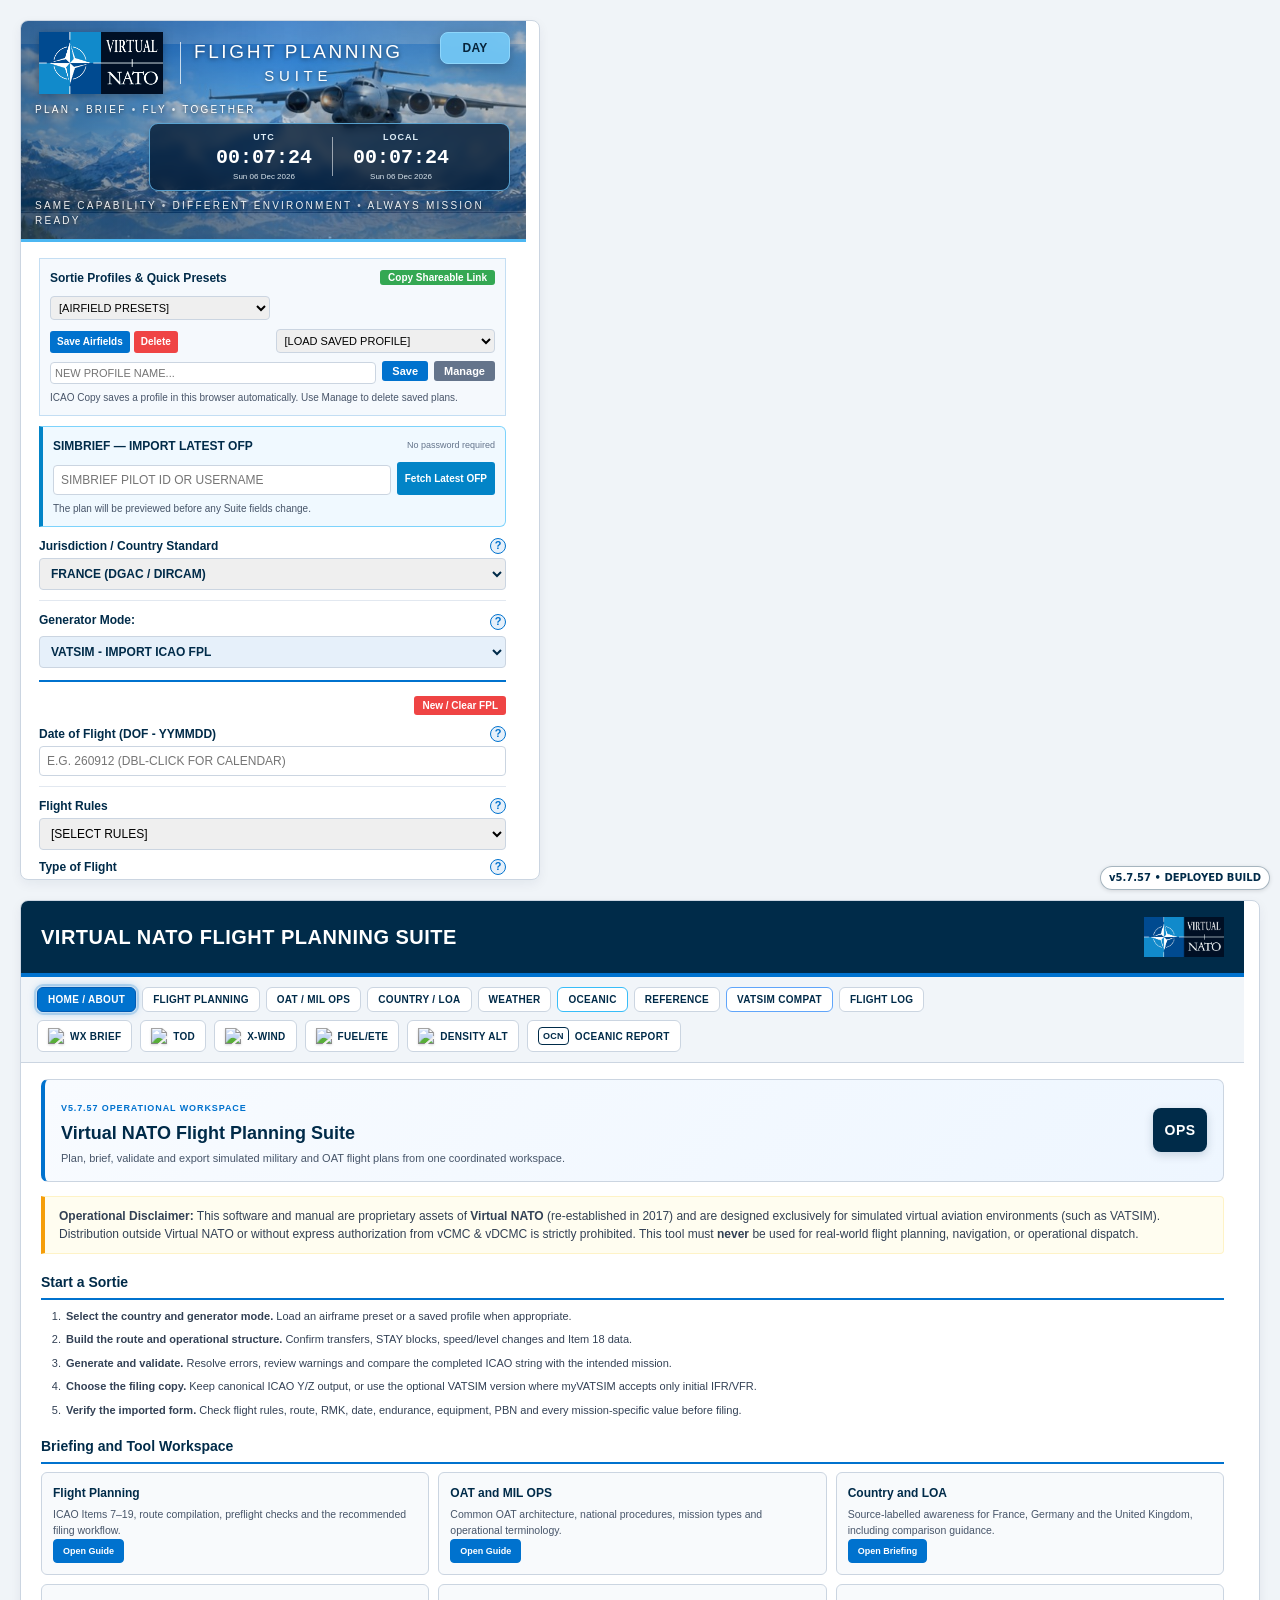
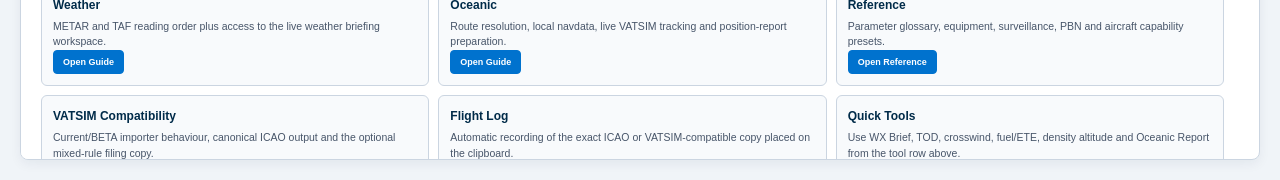
==== index.html @ d8becb85 "Promote V5.7.57 SimBrief and SWIFT corrections to TEAM LIVE" ====
<!doctype html><html lang="en"><head><meta charset="utf-8"><meta name="viewport" content="width=device-width,initial-scale=1"><meta name="robots" content="noarchive"><title>Virtual NATO Flight Planning Suite</title></head><body><script>window.VNATO_TEAM_LIVE=true;</script><script src="js/app-shell.obf.js?v=5757"></script><noscript>JavaScript is required to run the Virtual NATO Flight Planning Suite.</noscript></body></html>
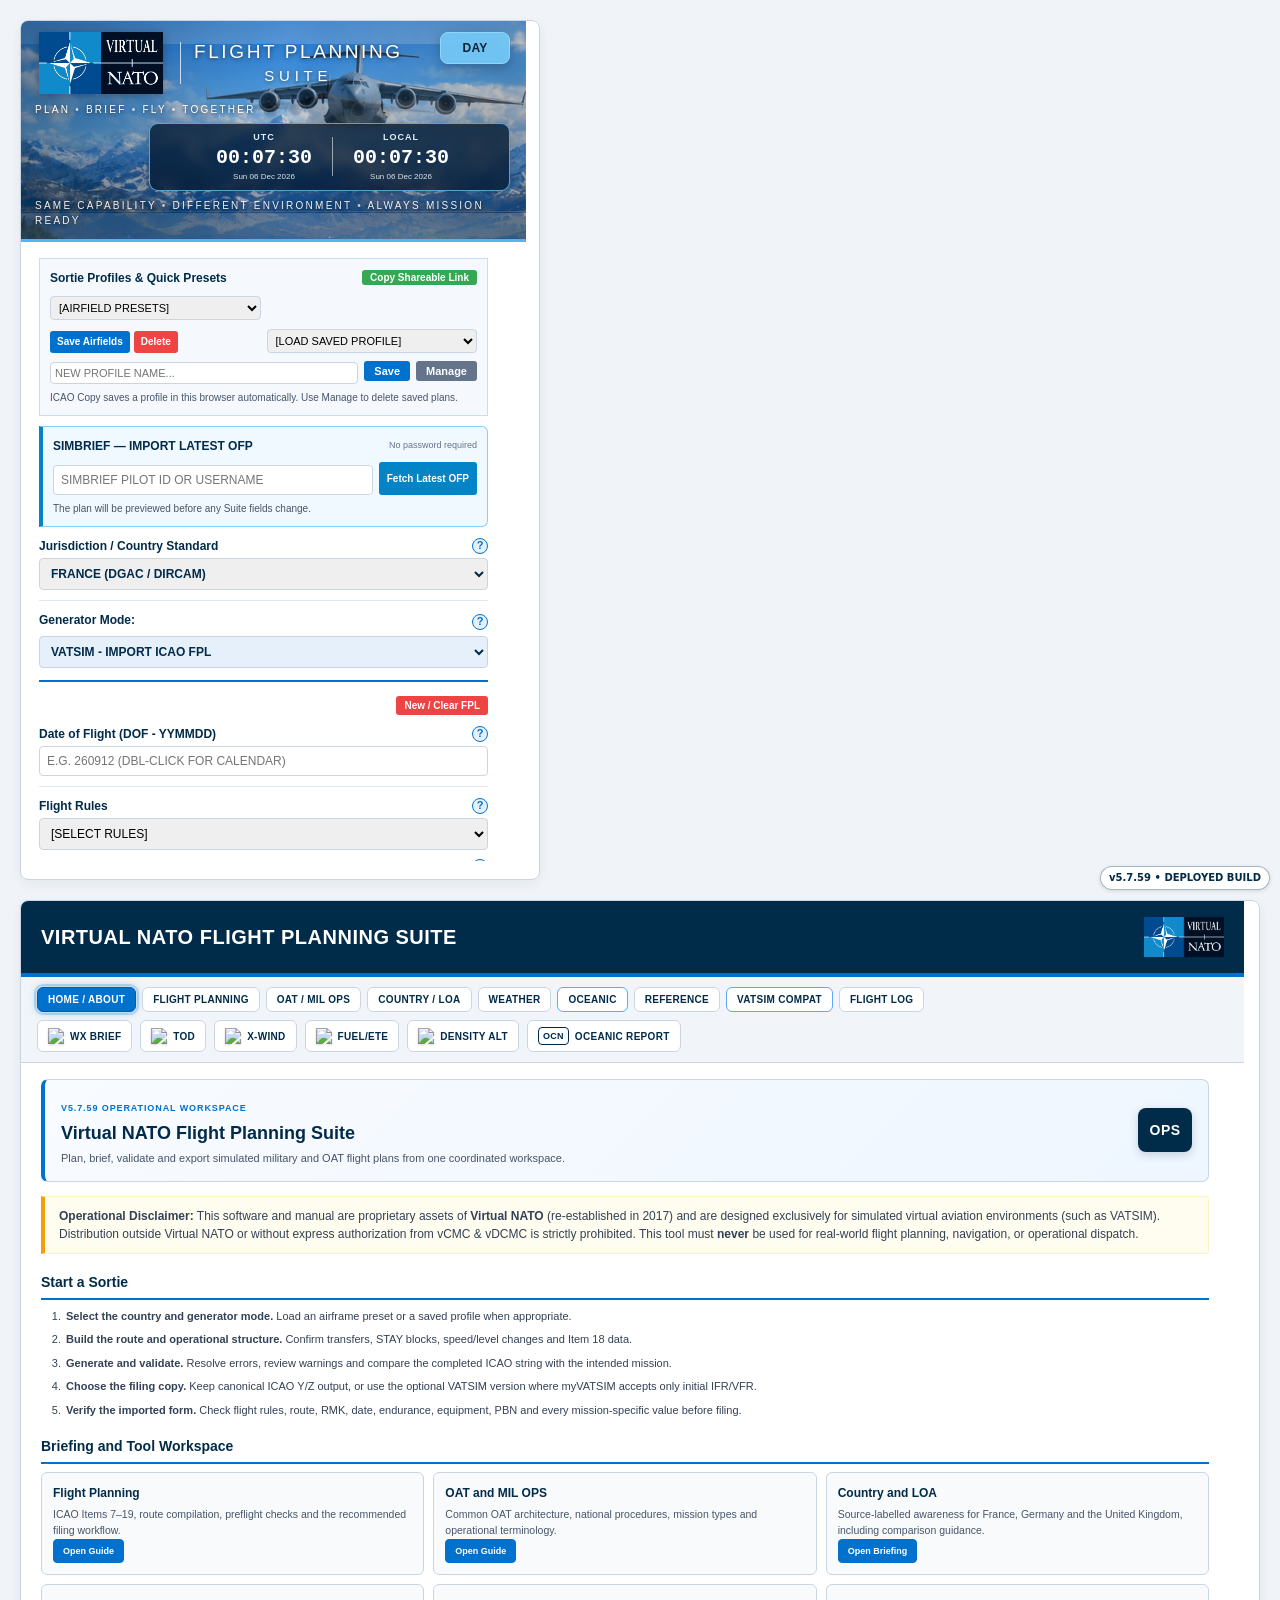
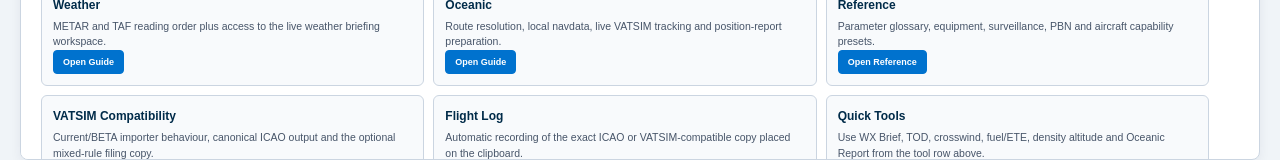
==== commit 44e695b9: "Promote V5.7.59 fixed panels and corrected DAY artwork to TEAM LIVE Promotes the validated V5.7.58 i" ====
--- a/index.html
+++ b/index.html
@@ -1 +1 @@
-<!doctype html><html lang="en"><head><meta charset="utf-8"><meta name="viewport" content="width=device-width,initial-scale=1"><meta name="robots" content="noarchive"><title>Virtual NATO Flight Planning Suite</title></head><body><script>window.VNATO_TEAM_LIVE=true;</script><script src="js/app-shell.obf.js?v=5757"></script><noscript>JavaScript is required to run the Virtual NATO Flight Planning Suite.</noscript></body></html>+<!doctype html><html lang="en"><head><meta charset="utf-8"><meta name="viewport" content="width=device-width,initial-scale=1"><meta name="robots" content="noarchive"><title>Virtual NATO Flight Planning Suite</title></head><body><script>window.VNATO_TEAM_LIVE=true;</script><script src="js/app-shell.obf.js?v=5759"></script><noscript>JavaScript is required to run the Virtual NATO Flight Planning Suite.</noscript></body></html>
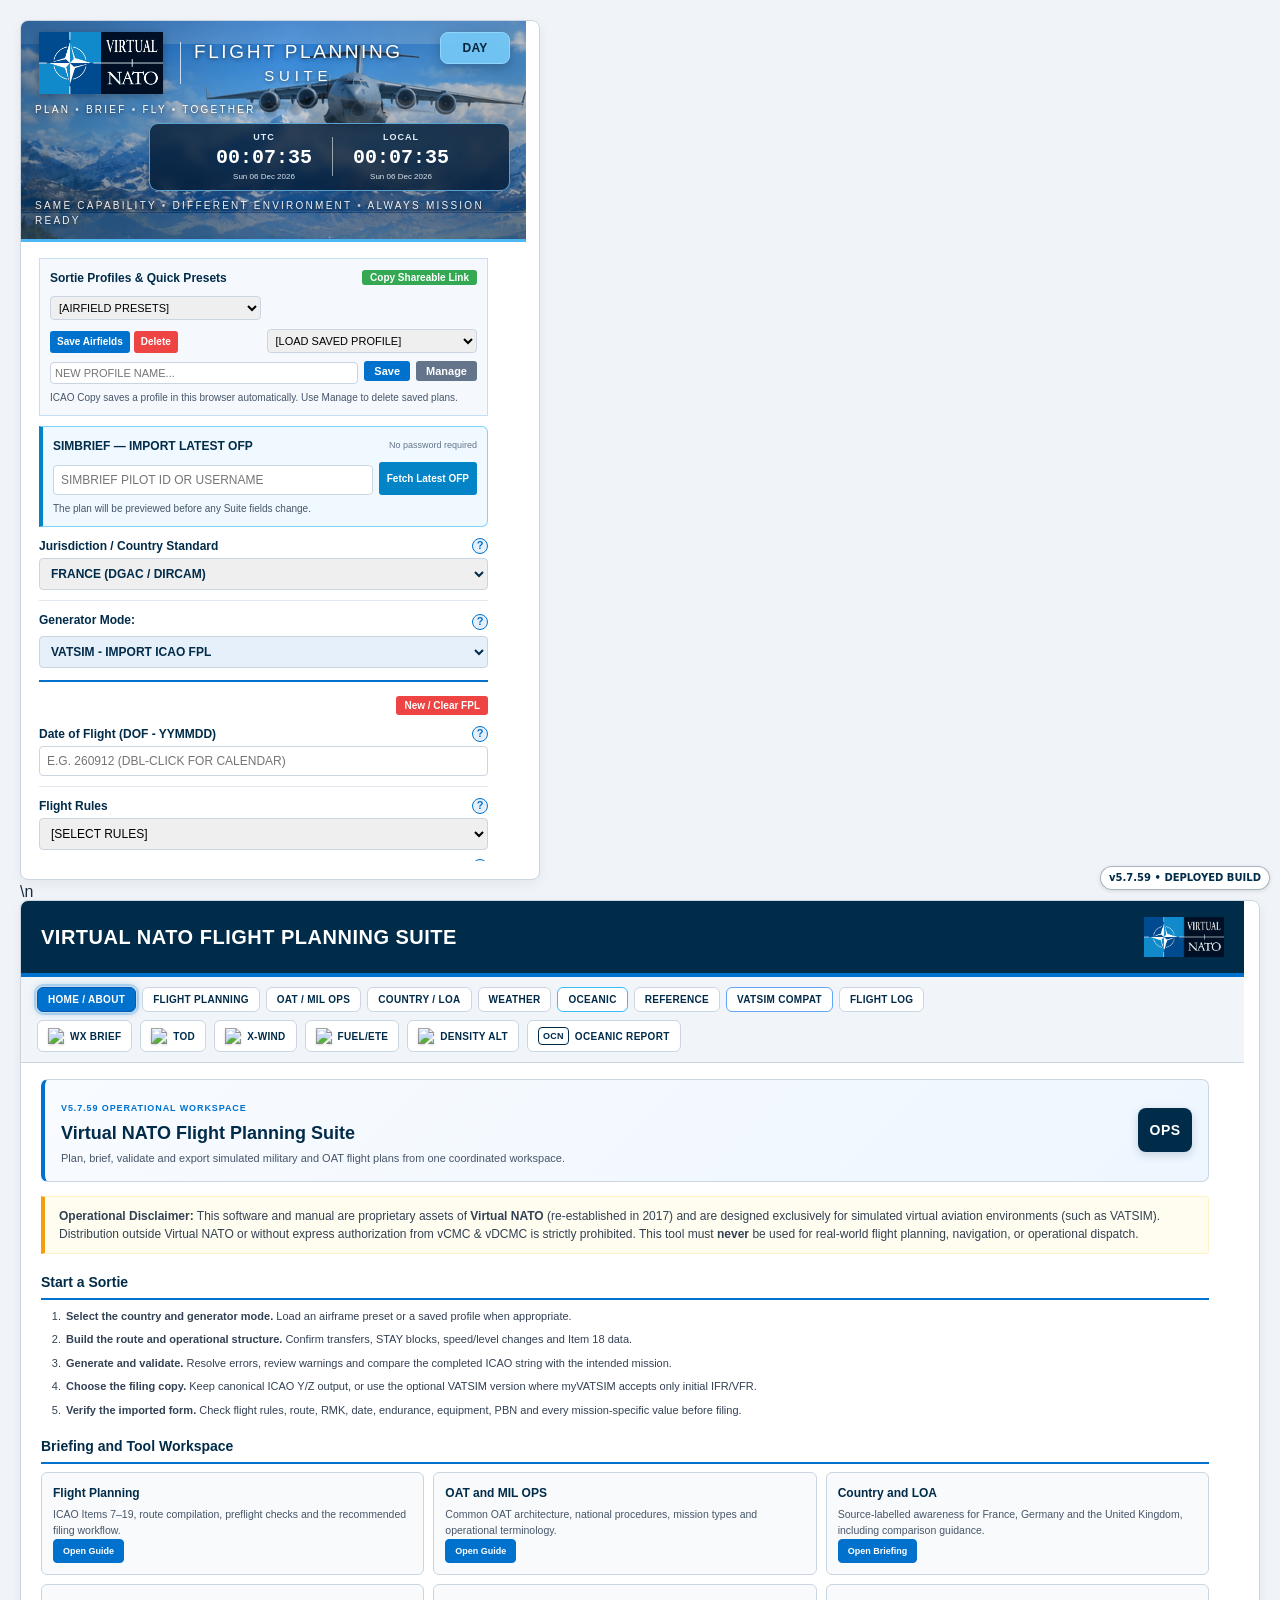
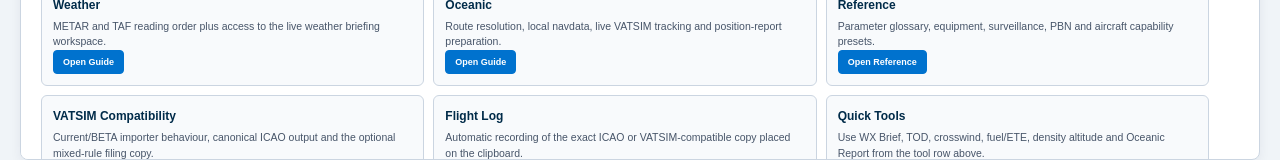
==== commit 754a21fe: "TEAM LIVE V5.7.63: refresh encoded shell loader" ====
--- a/index.html
+++ b/index.html
@@ -1 +1 @@
-<!doctype html><html lang="en"><head><meta charset="utf-8"><meta name="viewport" content="width=device-width,initial-scale=1"><meta name="robots" content="noarchive"><title>Virtual NATO Flight Planning Suite</title></head><body><script>window.VNATO_TEAM_LIVE=true;</script><script src="js/app-shell.obf.js?v=5759"></script><noscript>JavaScript is required to run the Virtual NATO Flight Planning Suite.</noscript></body></html>
+<!doctype html><html lang="en"><head><meta charset="utf-8"><meta name="viewport" content="width=device-width,initial-scale=1"><meta name="robots" content="noarchive"><title>Virtual NATO Flight Planning Suite</title></head><body><script>window.VNATO_TEAM_LIVE=true;</script><script src="js/app-shell.obf.js?v=5763"></script><noscript>JavaScript is required to run the Virtual NATO Flight Planning Suite.</noscript></body></html>
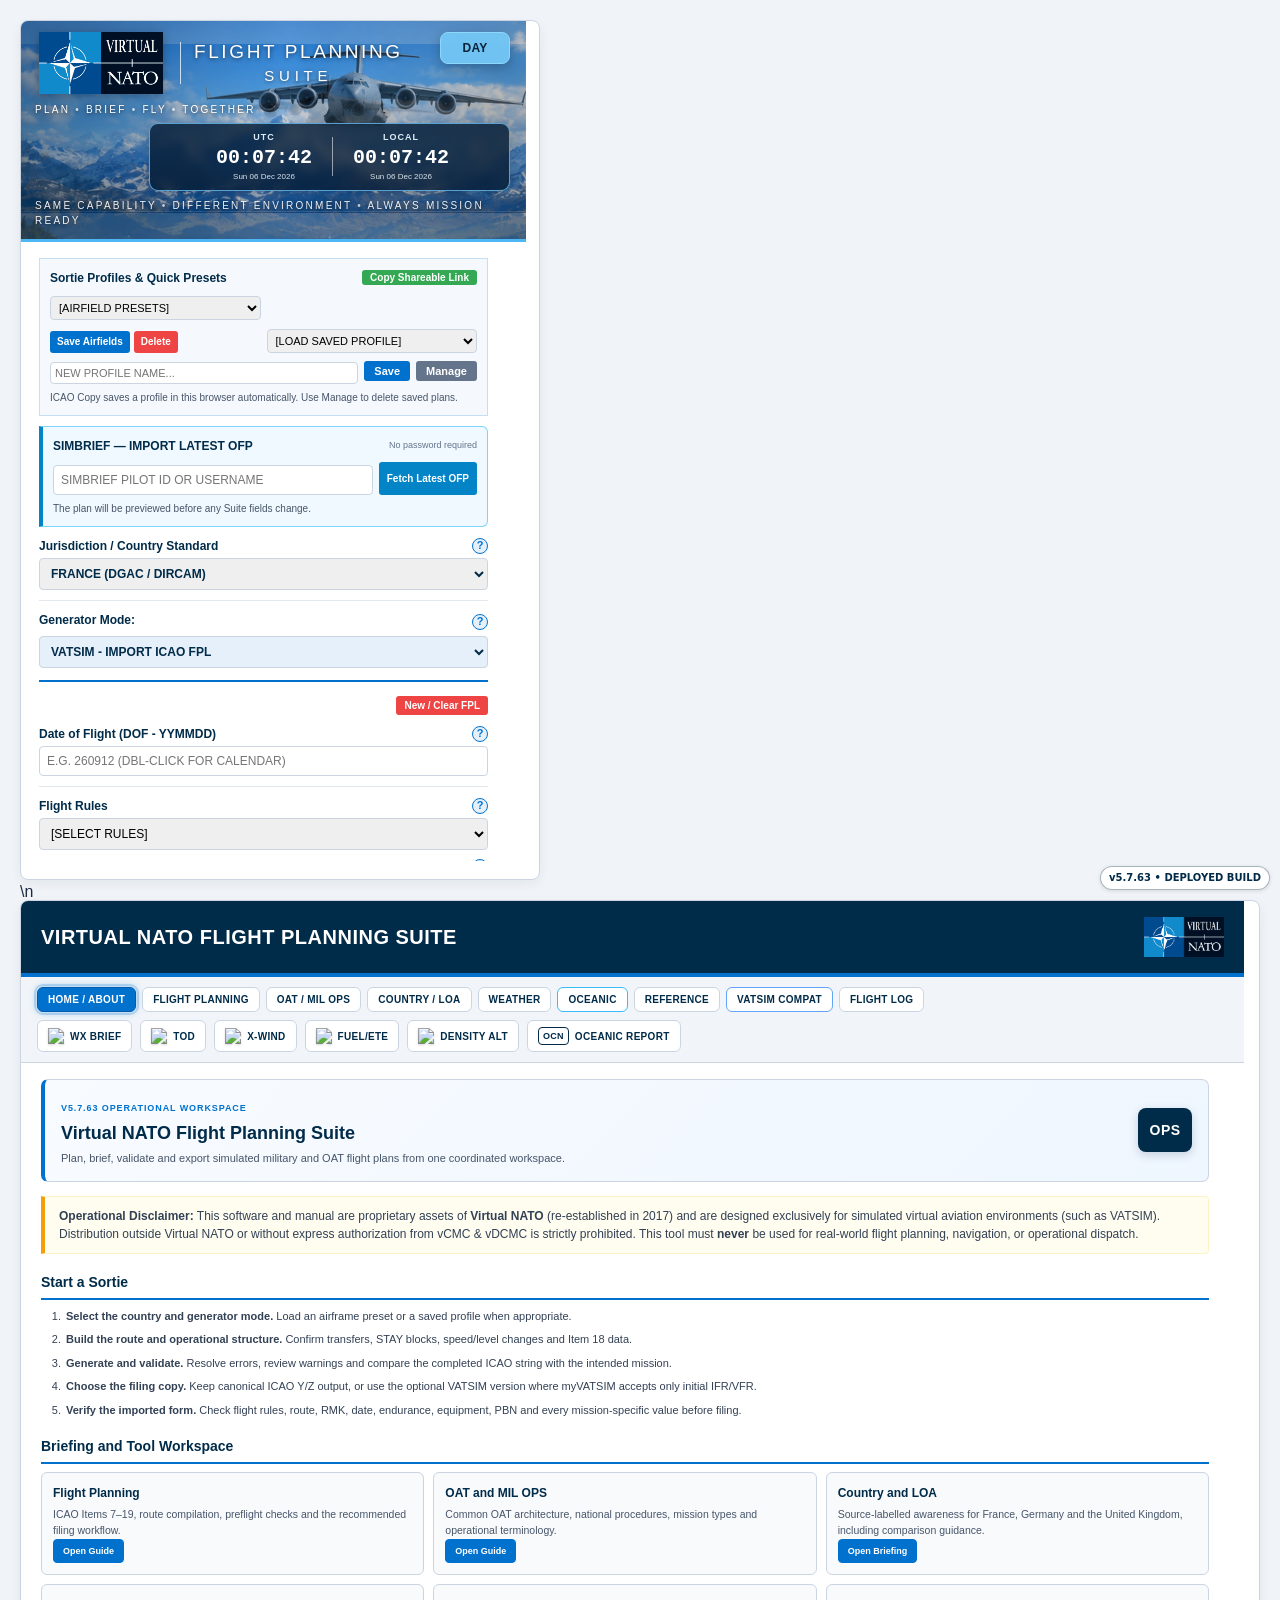
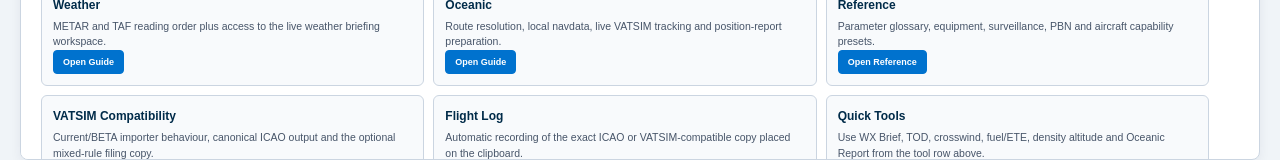
==== commit 6eafe009: "TEAM LIVE V5.7.64: refresh shell cache version" ====
--- a/index.html
+++ b/index.html
@@ -1 +1 @@
-<!doctype html><html lang="en"><head><meta charset="utf-8"><meta name="viewport" content="width=device-width,initial-scale=1"><meta name="robots" content="noarchive"><title>Virtual NATO Flight Planning Suite</title></head><body><script>window.VNATO_TEAM_LIVE=true;</script><script src="js/app-shell.obf.js?v=5763"></script><noscript>JavaScript is required to run the Virtual NATO Flight Planning Suite.</noscript></body></html>
+<!doctype html><html lang="en"><head><meta charset="utf-8"><meta name="viewport" content="width=device-width,initial-scale=1"><meta name="robots" content="noarchive"><title>Virtual NATO Flight Planning Suite</title></head><body><script>window.VNATO_TEAM_LIVE=true;</script><script src="js/app-shell.obf.js?v=5764"></script><noscript>JavaScript is required to run the Virtual NATO Flight Planning Suite.</noscript></body></html>
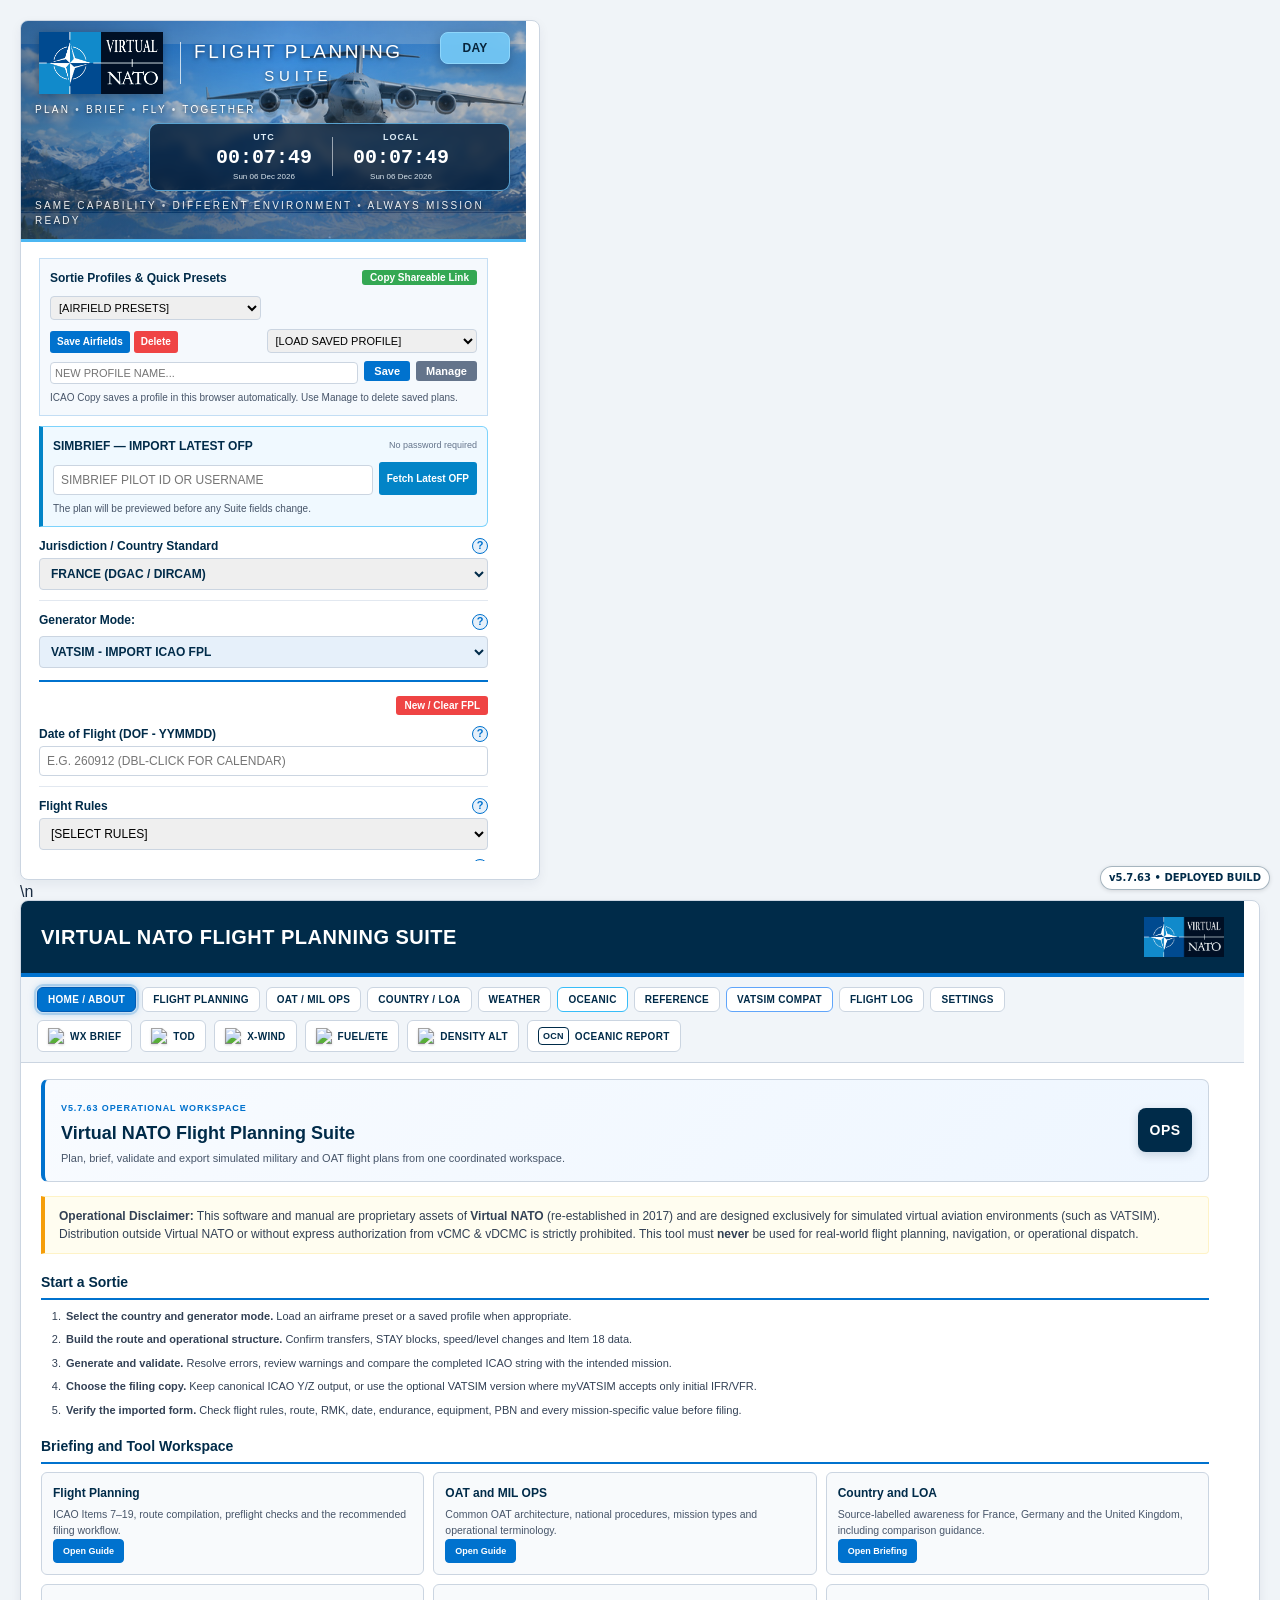
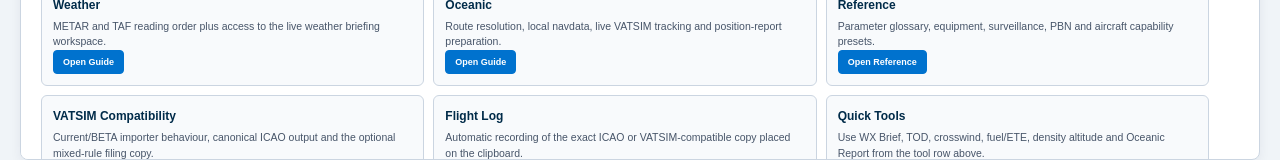
==== commit fb3c9def: "TEAM LIVE V5.7.65: refresh encoded shell production loader cache" ====
--- a/index.html
+++ b/index.html
@@ -1 +1 @@
-<!doctype html><html lang="en"><head><meta charset="utf-8"><meta name="viewport" content="width=device-width,initial-scale=1"><meta name="robots" content="noarchive"><title>Virtual NATO Flight Planning Suite</title></head><body><script>window.VNATO_TEAM_LIVE=true;</script><script src="js/app-shell.obf.js?v=5764"></script><noscript>JavaScript is required to run the Virtual NATO Flight Planning Suite.</noscript></body></html>
+<!doctype html><html lang="en"><head><meta charset="utf-8"><meta name="viewport" content="width=device-width,initial-scale=1"><meta name="robots" content="noarchive"><title>Virtual NATO Flight Planning Suite</title></head><body><script>window.VNATO_TEAM_LIVE=true;</script><script src="js/app-shell.obf.js?v=5765"></script><noscript>JavaScript is required to run the Virtual NATO Flight Planning Suite.</noscript></body></html>
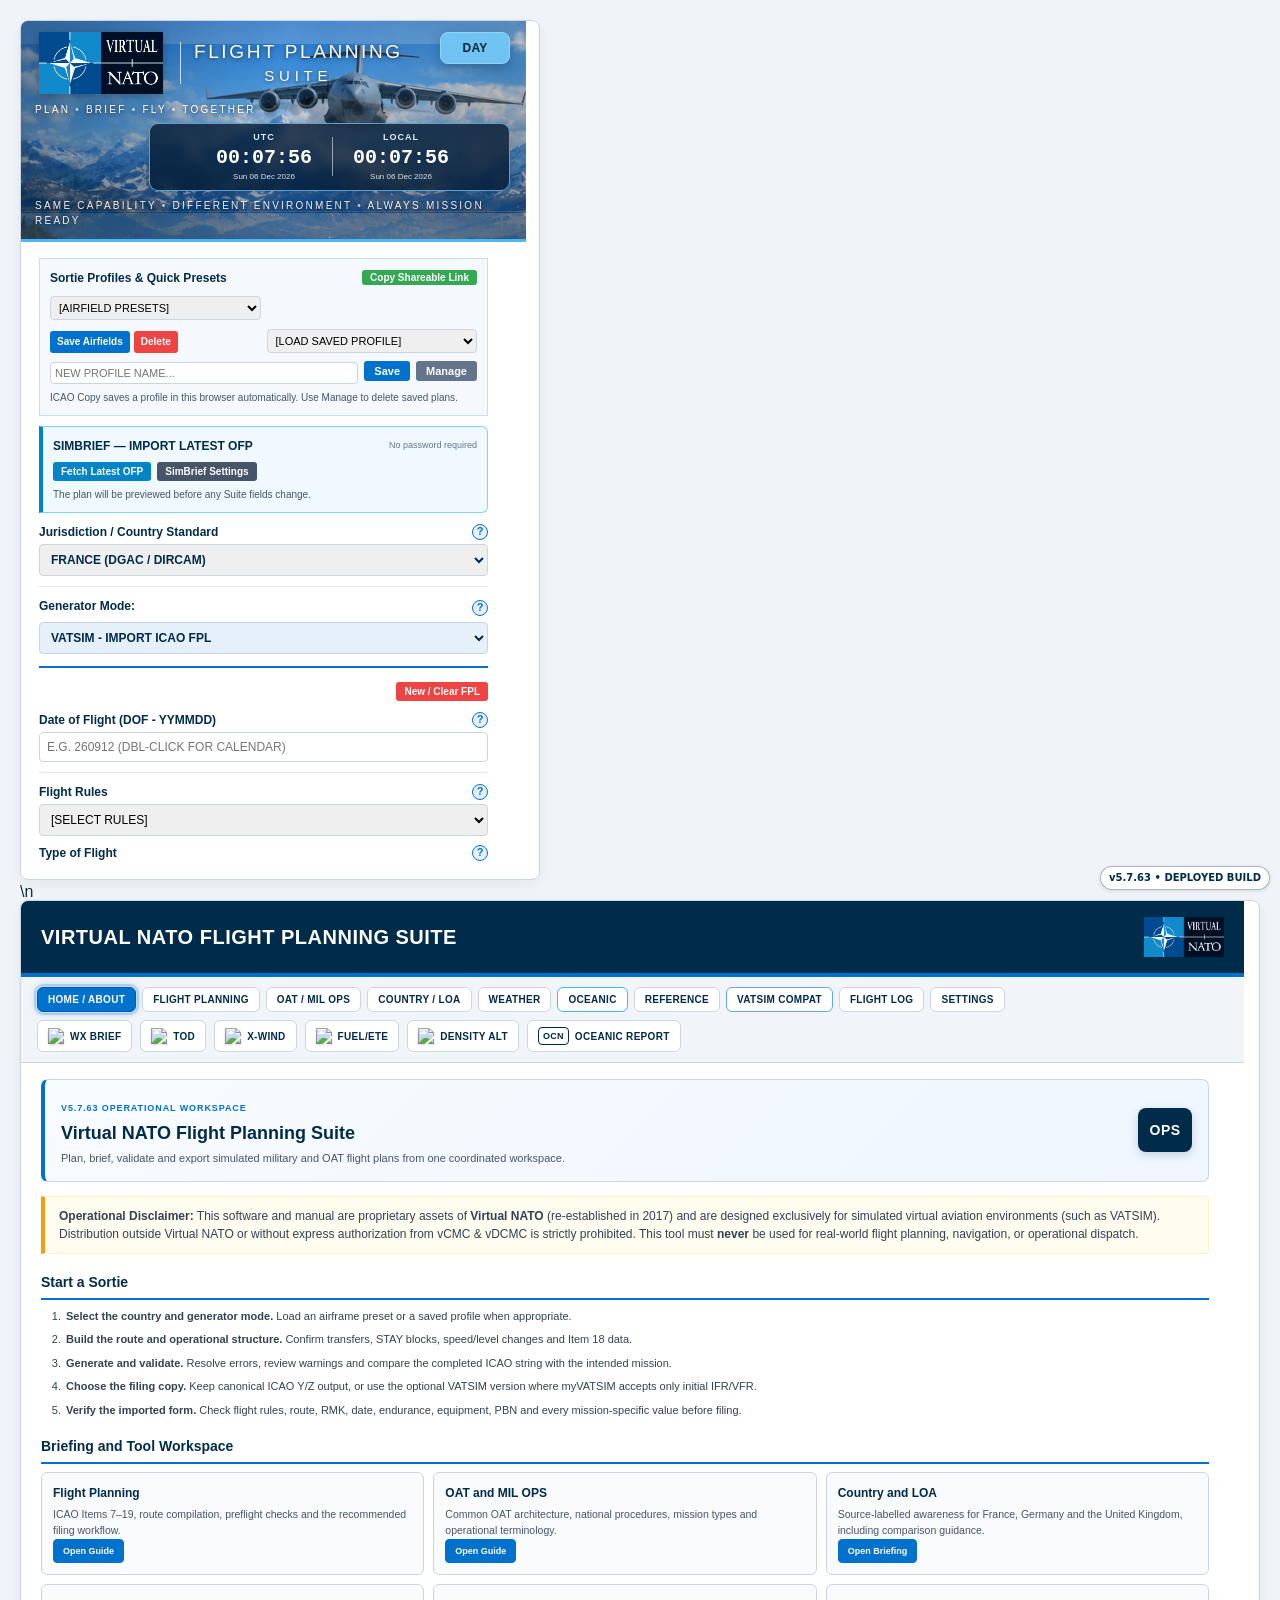
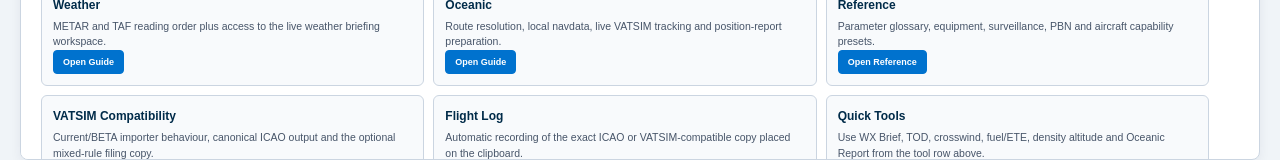
==== commit ab72d11d: "TEAM LIVE V5.7.66: production loader cache refresh" ====
--- a/index.html
+++ b/index.html
@@ -1 +1 @@
-<!doctype html><html lang="en"><head><meta charset="utf-8"><meta name="viewport" content="width=device-width,initial-scale=1"><meta name="robots" content="noarchive"><title>Virtual NATO Flight Planning Suite</title></head><body><script>window.VNATO_TEAM_LIVE=true;</script><script src="js/app-shell.obf.js?v=5765"></script><noscript>JavaScript is required to run the Virtual NATO Flight Planning Suite.</noscript></body></html>
+<!doctype html><html lang="en"><head><meta charset="utf-8"><meta name="viewport" content="width=device-width,initial-scale=1"><meta name="robots" content="noarchive"><title>Virtual NATO Flight Planning Suite</title></head><body><script>window.VNATO_TEAM_LIVE=true;</script><script src="js/app-shell.obf.js?v=5766"></script><noscript>JavaScript is required to run the Virtual NATO Flight Planning Suite.</noscript></body></html>
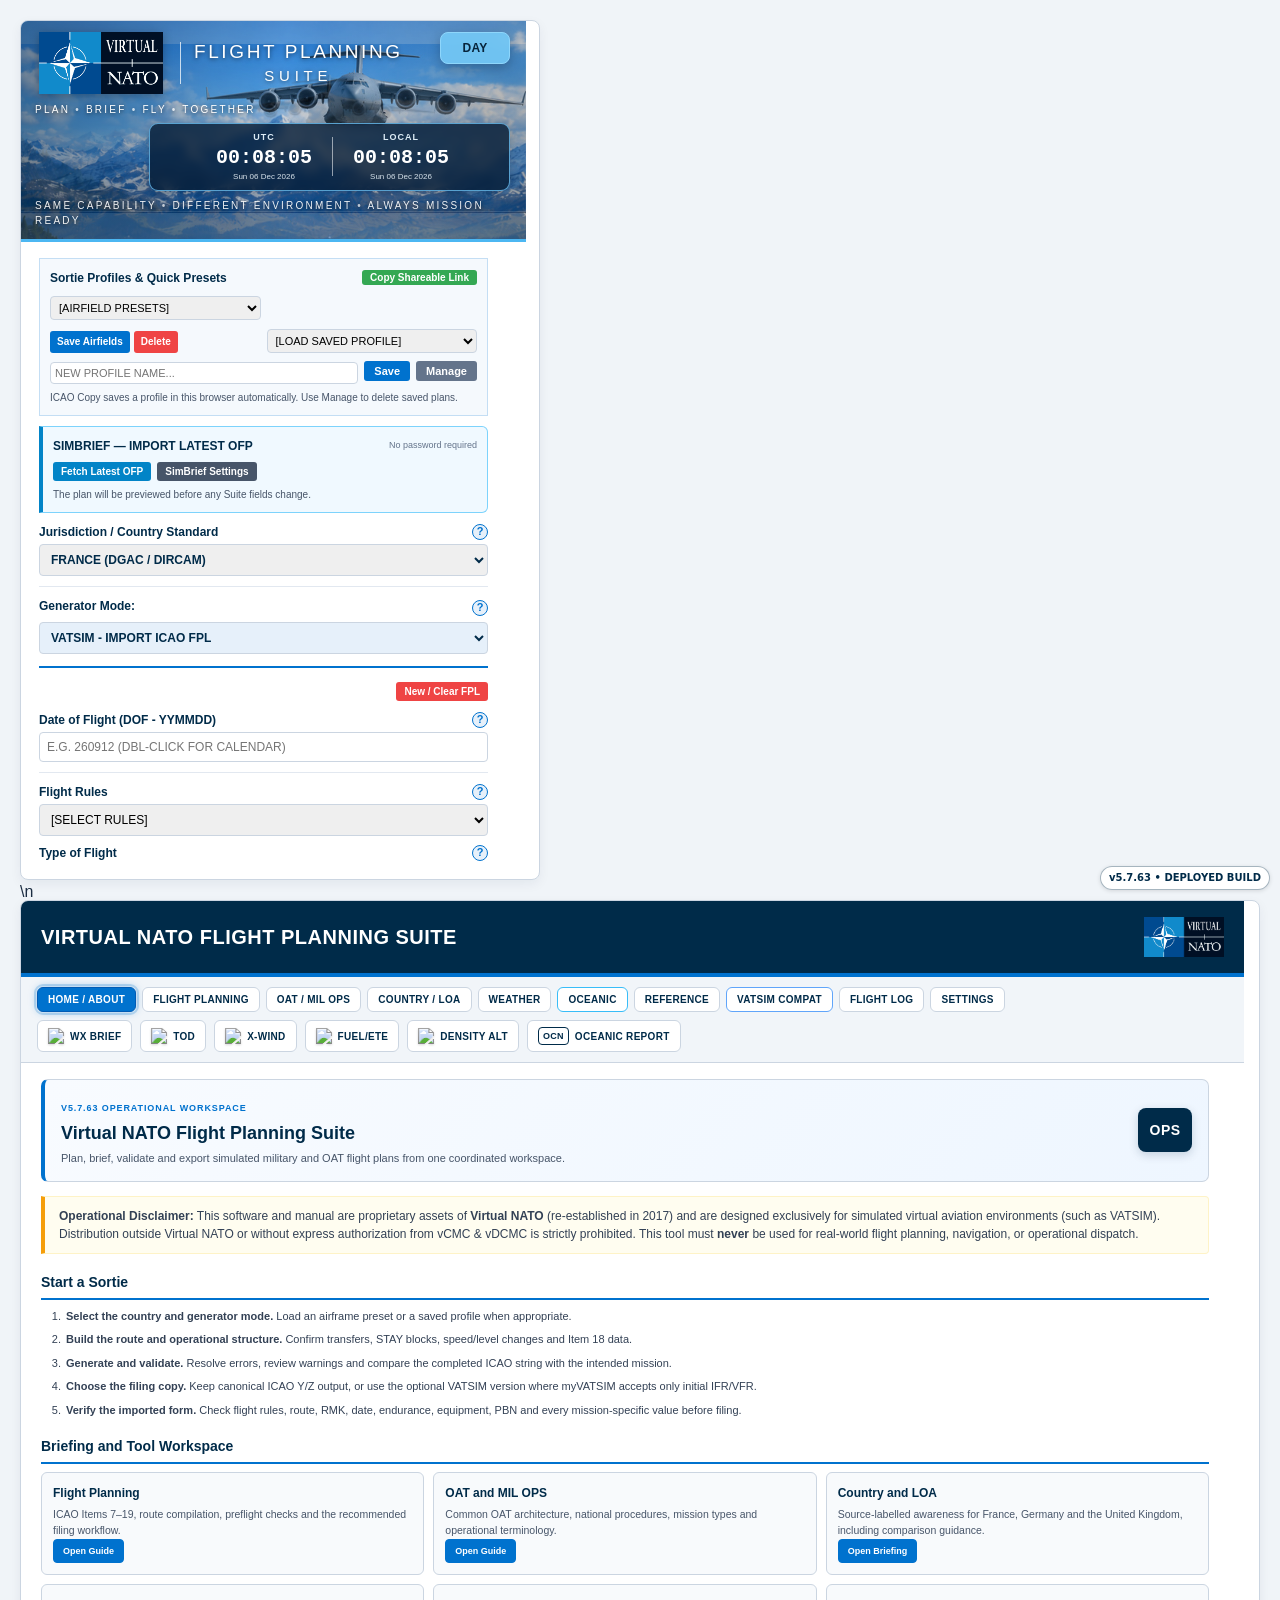
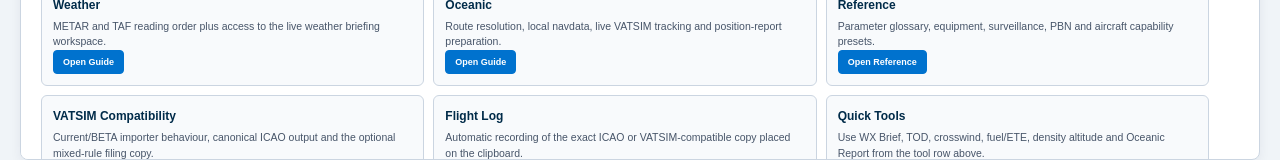
==== commit 22d70567: "TEAM LIVE V5.7.67: refresh encoded production loader cache" ====
--- a/index.html
+++ b/index.html
@@ -1 +1 @@
-<!doctype html><html lang="en"><head><meta charset="utf-8"><meta name="viewport" content="width=device-width,initial-scale=1"><meta name="robots" content="noarchive"><title>Virtual NATO Flight Planning Suite</title></head><body><script>window.VNATO_TEAM_LIVE=true;</script><script src="js/app-shell.obf.js?v=5766"></script><noscript>JavaScript is required to run the Virtual NATO Flight Planning Suite.</noscript></body></html>
+<!doctype html><html lang="en"><head><meta charset="utf-8"><meta name="viewport" content="width=device-width,initial-scale=1"><meta name="robots" content="noarchive"><title>Virtual NATO Flight Planning Suite</title></head><body><script>window.VNATO_TEAM_LIVE=true;</script><script src="js/app-shell.obf.js?v=5767"></script><noscript>JavaScript is required to run the Virtual NATO Flight Planning Suite.</noscript></body></html>
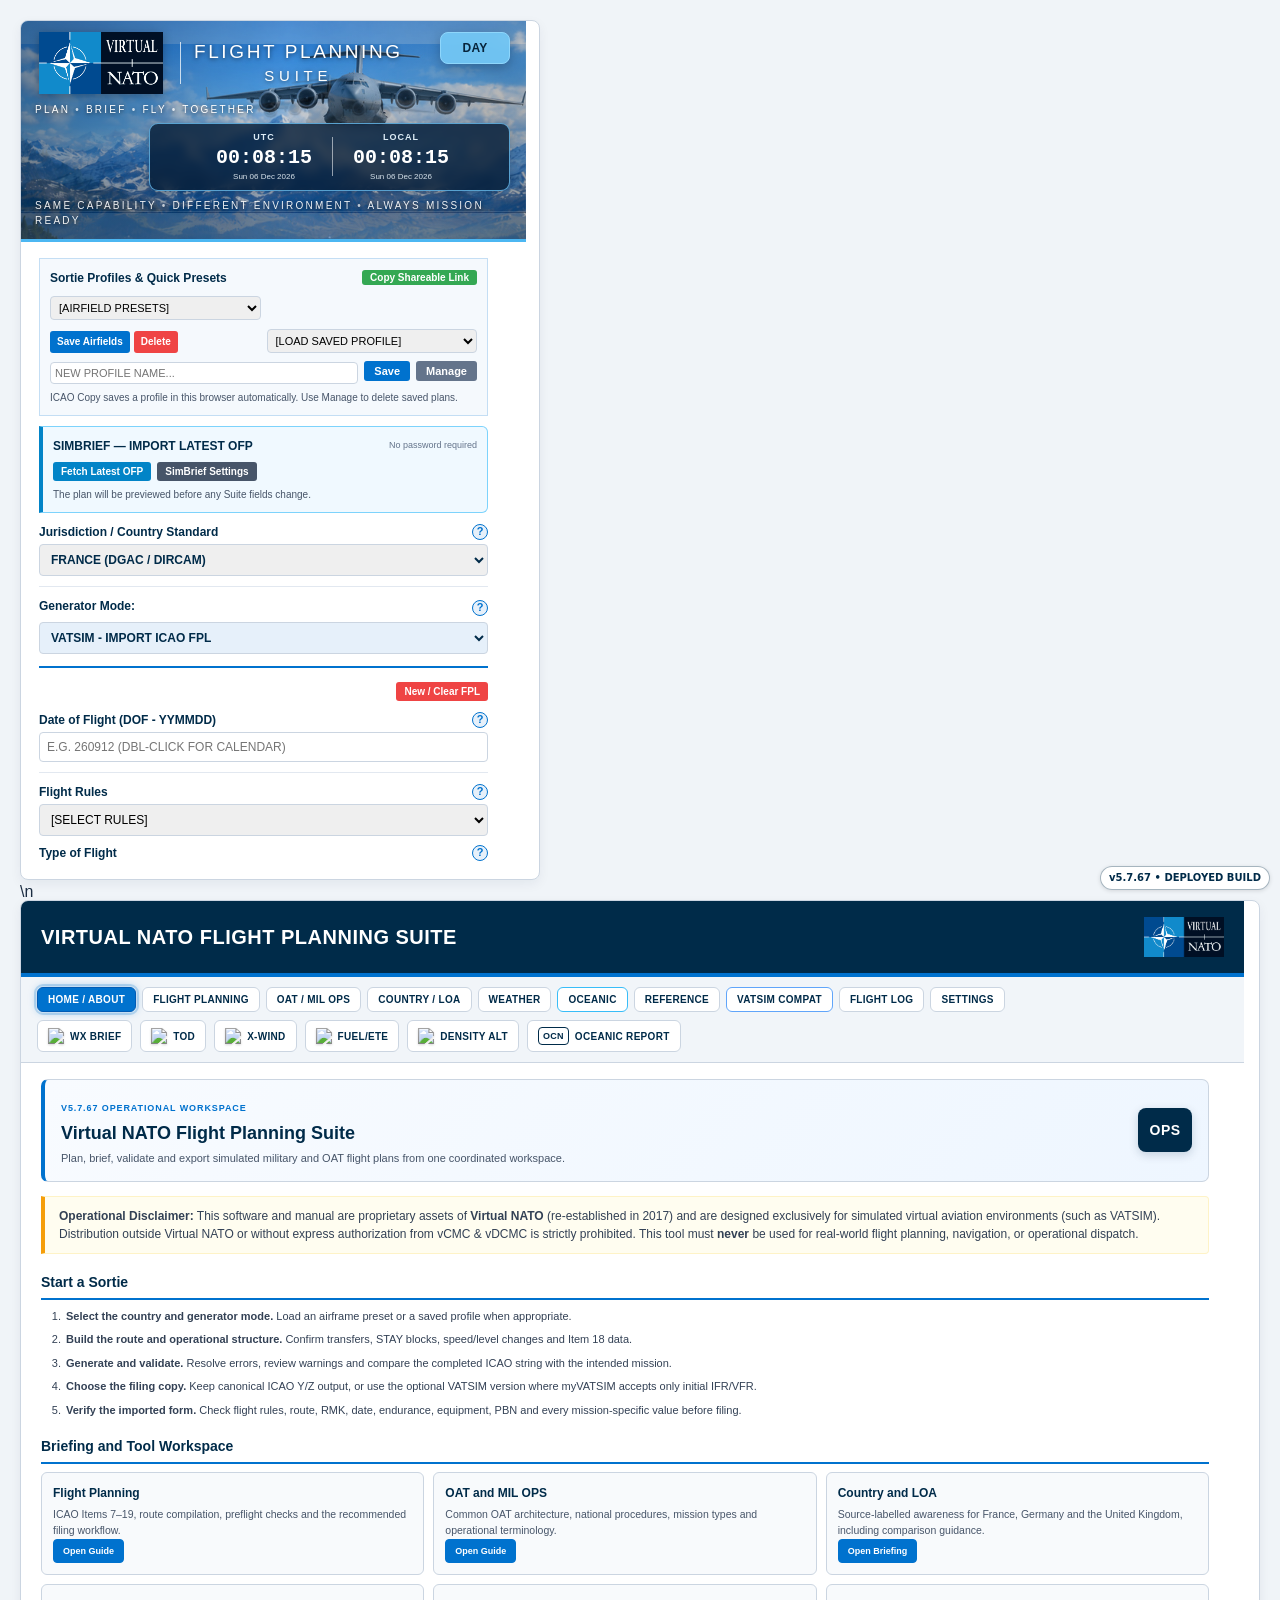
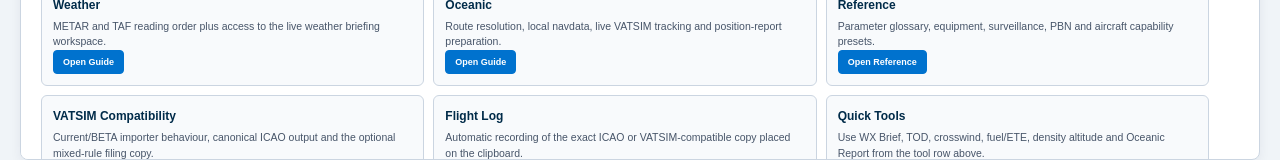
==== commit 368586a9: "TEAM LIVE V5.7.67: align workspace version modules" ====
--- a/index.html
+++ b/index.html
@@ -1 +1 @@
-<!doctype html><html lang="en"><head><meta charset="utf-8"><meta name="viewport" content="width=device-width,initial-scale=1"><meta name="robots" content="noarchive"><title>Virtual NATO Flight Planning Suite</title></head><body><script>window.VNATO_TEAM_LIVE=true;</script><script src="js/app-shell.obf.js?v=5767"></script><noscript>JavaScript is required to run the Virtual NATO Flight Planning Suite.</noscript></body></html>
+<!doctype html><html lang="en"><head><meta charset="utf-8"><meta name="viewport" content="width=device-width,initial-scale=1"><meta name="robots" content="noarchive"><title>Virtual NATO Flight Planning Suite</title></head><body><script>window.VNATO_TEAM_LIVE=true;</script><script src="js/app-shell.obf.js?v=5768"></script><noscript>JavaScript is required to run the Virtual NATO Flight Planning Suite.</noscript></body></html>
